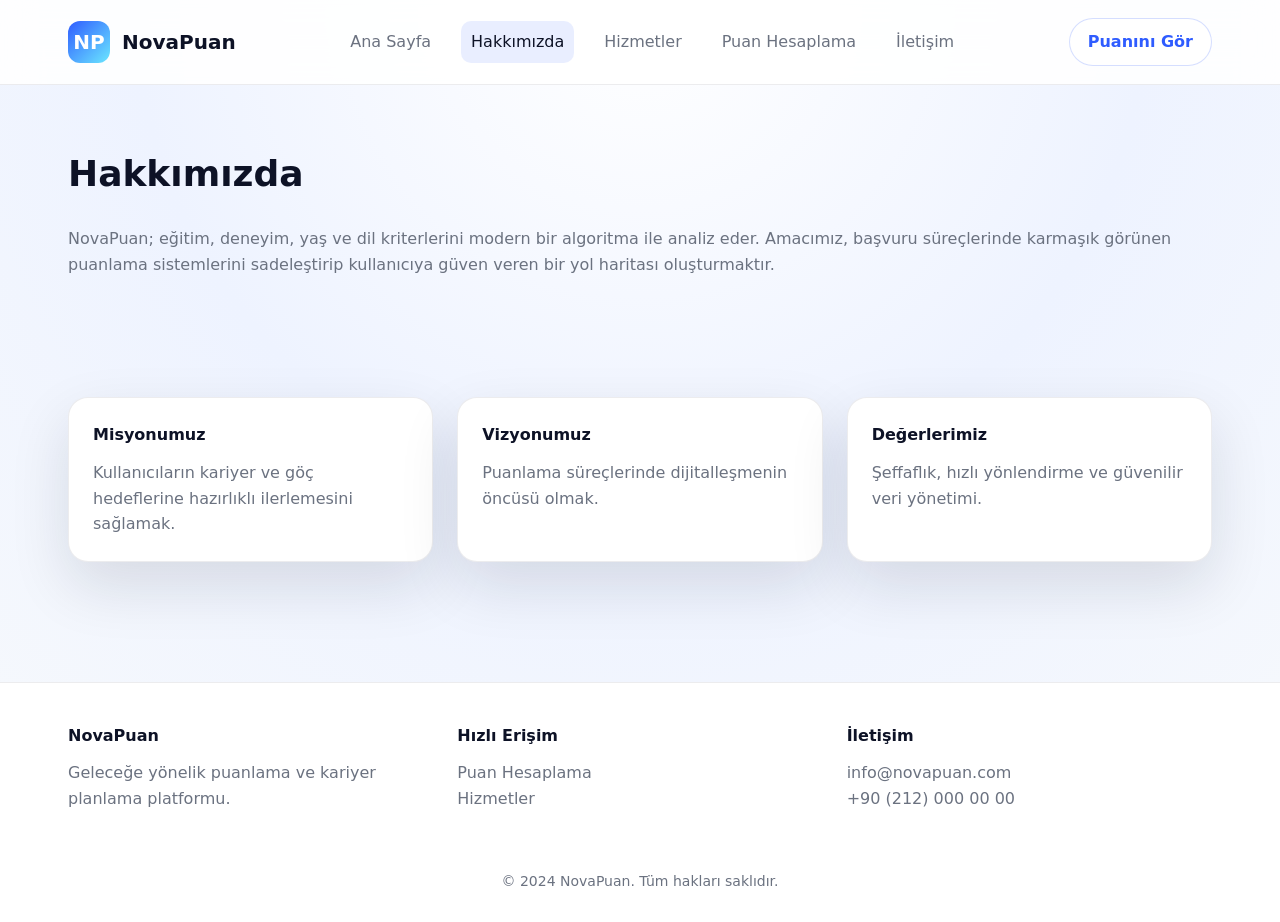
==== about.html @ fd9fb3a6 "Add multi-page futuristic score calculator site" ====
<!DOCTYPE html>
<html lang="tr">
<head>
  <meta charset="UTF-8" />
  <meta name="viewport" content="width=device-width, initial-scale=1.0" />
  <title>NovaPuan | Hakkımızda</title>
  <link rel="stylesheet" href="styles.css" />
</head>
<body>
  <header>
    <nav class="navbar">
      <a class="brand" href="index.html">
        <span class="brand-logo">NP</span>
        NovaPuan
      </a>
      <div class="nav-links">
        <a href="index.html">Ana Sayfa</a>
        <a class="active" href="about.html">Hakkımızda</a>
        <a href="services.html">Hizmetler</a>
        <a href="calculator.html">Puan Hesaplama</a>
        <a href="contact.html">İletişim</a>
      </div>
      <a class="nav-cta" href="calculator.html">Puanını Gör</a>
    </nav>
  </header>

  <main>
    <section class="section">
      <h1 class="section-title">Hakkımızda</h1>
      <p class="muted">
        NovaPuan; eğitim, deneyim, yaş ve dil kriterlerini modern bir algoritma ile
        analiz eder. Amacımız, başvuru süreçlerinde karmaşık görünen puanlama sistemlerini
        sadeleştirip kullanıcıya güven veren bir yol haritası oluşturmaktır.
      </p>
    </section>

    <section class="section">
      <div class="grid">
        <div class="card">
          <h4>Misyonumuz</h4>
          <p class="muted">Kullanıcıların kariyer ve göç hedeflerine hazırlıklı ilerlemesini sağlamak.</p>
        </div>
        <div class="card">
          <h4>Vizyonumuz</h4>
          <p class="muted">Puanlama süreçlerinde dijitalleşmenin öncüsü olmak.</p>
        </div>
        <div class="card">
          <h4>Değerlerimiz</h4>
          <p class="muted">Şeffaflık, hızlı yönlendirme ve güvenilir veri yönetimi.</p>
        </div>
      </div>
    </section>
  </main>

  <footer>
    <div class="footer-inner">
      <div>
        <h4>NovaPuan</h4>
        <p class="muted">Geleceğe yönelik puanlama ve kariyer planlama platformu.</p>
      </div>
      <div>
        <h4>Hızlı Erişim</h4>
        <p class="muted"><a href="calculator.html">Puan Hesaplama</a></p>
        <p class="muted"><a href="services.html">Hizmetler</a></p>
      </div>
      <div>
        <h4>İletişim</h4>
        <p class="muted">info@novapuan.com</p>
        <p class="muted">+90 (212) 000 00 00</p>
      </div>
    </div>
    <div class="footer-bottom">© 2024 NovaPuan. Tüm hakları saklıdır.</div>
  </footer>
</body>
</html>
---- styles.css ----
:root {
  color-scheme: light;
  --bg: #f5f7fb;
  --card: #ffffff;
  --text: #0d1226;
  --muted: #6b7280;
  --primary: #2f5cff;
  --primary-dark: #1b3fd1;
  --accent: #6be7ff;
  --shadow: 0 24px 60px rgba(15, 23, 42, 0.12);
  --border: rgba(15, 23, 42, 0.08);
}

* {
  box-sizing: border-box;
  margin: 0;
  padding: 0;
}

body {
  font-family: "Inter", "Segoe UI", system-ui, sans-serif;
  background: radial-gradient(circle at top, #ffffff 0%, #eef3ff 45%, #f8fafc 100%);
  color: var(--text);
  line-height: 1.6;
}

a {
  color: inherit;
  text-decoration: none;
}

header {
  position: sticky;
  top: 0;
  z-index: 10;
  background: rgba(255, 255, 255, 0.88);
  backdrop-filter: blur(16px);
  border-bottom: 1px solid var(--border);
}

.navbar {
  max-width: 1200px;
  margin: 0 auto;
  padding: 18px 28px;
  display: flex;
  align-items: center;
  justify-content: space-between;
  gap: 24px;
}

.brand {
  display: flex;
  align-items: center;
  gap: 12px;
  font-weight: 700;
  font-size: 20px;
}

.brand-logo {
  width: 42px;
  height: 42px;
  border-radius: 12px;
  background: linear-gradient(135deg, var(--primary), var(--accent));
  display: grid;
  place-items: center;
  color: #ffffff;
  font-weight: 700;
}

.nav-links {
  display: flex;
  gap: 20px;
  font-weight: 500;
  color: var(--muted);
}

.nav-links a {
  padding: 8px 10px;
  border-radius: 10px;
  transition: all 0.2s ease;
}

.nav-links a:hover,
.nav-links a.active {
  color: var(--text);
  background: rgba(47, 92, 255, 0.1);
}

.nav-cta {
  padding: 10px 18px;
  border-radius: 999px;
  border: 1px solid rgba(47, 92, 255, 0.2);
  background: #ffffff;
  color: var(--primary);
  font-weight: 600;
  transition: all 0.2s ease;
}

.nav-cta:hover {
  background: var(--primary);
  color: #ffffff;
  box-shadow: var(--shadow);
}

.hero {
  max-width: 1200px;
  margin: 0 auto;
  padding: 80px 28px 60px;
  display: grid;
  grid-template-columns: repeat(auto-fit, minmax(280px, 1fr));
  gap: 48px;
  align-items: center;
}

.hero h1 {
  font-size: clamp(32px, 4vw, 52px);
  line-height: 1.2;
  margin-bottom: 20px;
}

.hero p {
  color: var(--muted);
  margin-bottom: 30px;
}

.hero-actions {
  display: flex;
  flex-wrap: wrap;
  gap: 16px;
}

.primary-btn,
.secondary-btn {
  padding: 12px 22px;
  border-radius: 12px;
  font-weight: 600;
  border: 1px solid transparent;
  display: inline-flex;
  align-items: center;
  gap: 8px;
}

.primary-btn {
  background: var(--primary);
  color: #ffffff;
  box-shadow: 0 12px 24px rgba(47, 92, 255, 0.3);
}

.primary-btn:hover {
  background: var(--primary-dark);
}

.secondary-btn {
  border-color: rgba(47, 92, 255, 0.3);
  color: var(--primary);
  background: #ffffff;
}

.hero-card {
  background: var(--card);
  padding: 24px;
  border-radius: 24px;
  box-shadow: var(--shadow);
  border: 1px solid var(--border);
}

.hero-card h3 {
  margin-bottom: 12px;
}

.hero-card ul {
  list-style: none;
  display: grid;
  gap: 10px;
  color: var(--muted);
}

.section {
  max-width: 1200px;
  margin: 0 auto;
  padding: 60px 28px;
}

.section-title {
  font-size: clamp(26px, 3vw, 36px);
  margin-bottom: 24px;
}

.grid {
  display: grid;
  gap: 24px;
  grid-template-columns: repeat(auto-fit, minmax(240px, 1fr));
}

.card {
  background: var(--card);
  border: 1px solid var(--border);
  border-radius: 20px;
  padding: 24px;
  box-shadow: var(--shadow);
}

.card h4 {
  margin-bottom: 12px;
}

.muted {
  color: var(--muted);
}

.calculator {
  display: grid;
  gap: 24px;
  grid-template-columns: repeat(auto-fit, minmax(280px, 1fr));
  align-items: start;
}

.calculator-form {
  display: grid;
  gap: 18px;
}

.calculator-form label {
  font-weight: 600;
}

.calculator-form select,
.calculator-form input[type="range"],
.calculator-form input[type="text"] {
  width: 100%;
  padding: 10px 12px;
  border-radius: 12px;
  border: 1px solid rgba(15, 23, 42, 0.1);
  background: #f8fafc;
}

.range-display {
  display: flex;
  justify-content: space-between;
  font-size: 14px;
  color: var(--muted);
}

.score-card {
  text-align: center;
  padding: 32px;
  border-radius: 28px;
  background: linear-gradient(135deg, #ffffff 0%, #f2f6ff 100%);
  border: 1px solid rgba(47, 92, 255, 0.15);
}

.score-value {
  font-size: 48px;
  font-weight: 700;
  color: var(--primary);
  margin: 16px 0;
}

.score-pill {
  display: inline-flex;
  align-items: center;
  gap: 10px;
  padding: 8px 14px;
  border-radius: 999px;
  background: rgba(47, 92, 255, 0.1);
  color: var(--primary);
  font-weight: 600;
}

footer {
  margin-top: 60px;
  border-top: 1px solid var(--border);
  background: #ffffff;
}

.footer-inner {
  max-width: 1200px;
  margin: 0 auto;
  padding: 40px 28px;
  display: grid;
  gap: 24px;
  grid-template-columns: repeat(auto-fit, minmax(220px, 1fr));
}

.footer-inner h4 {
  margin-bottom: 12px;
}

.footer-bottom {
  padding: 18px 28px 30px;
  text-align: center;
  color: var(--muted);
  font-size: 14px;
}

@media (max-width: 900px) {
  .nav-links {
    display: none;
  }
}
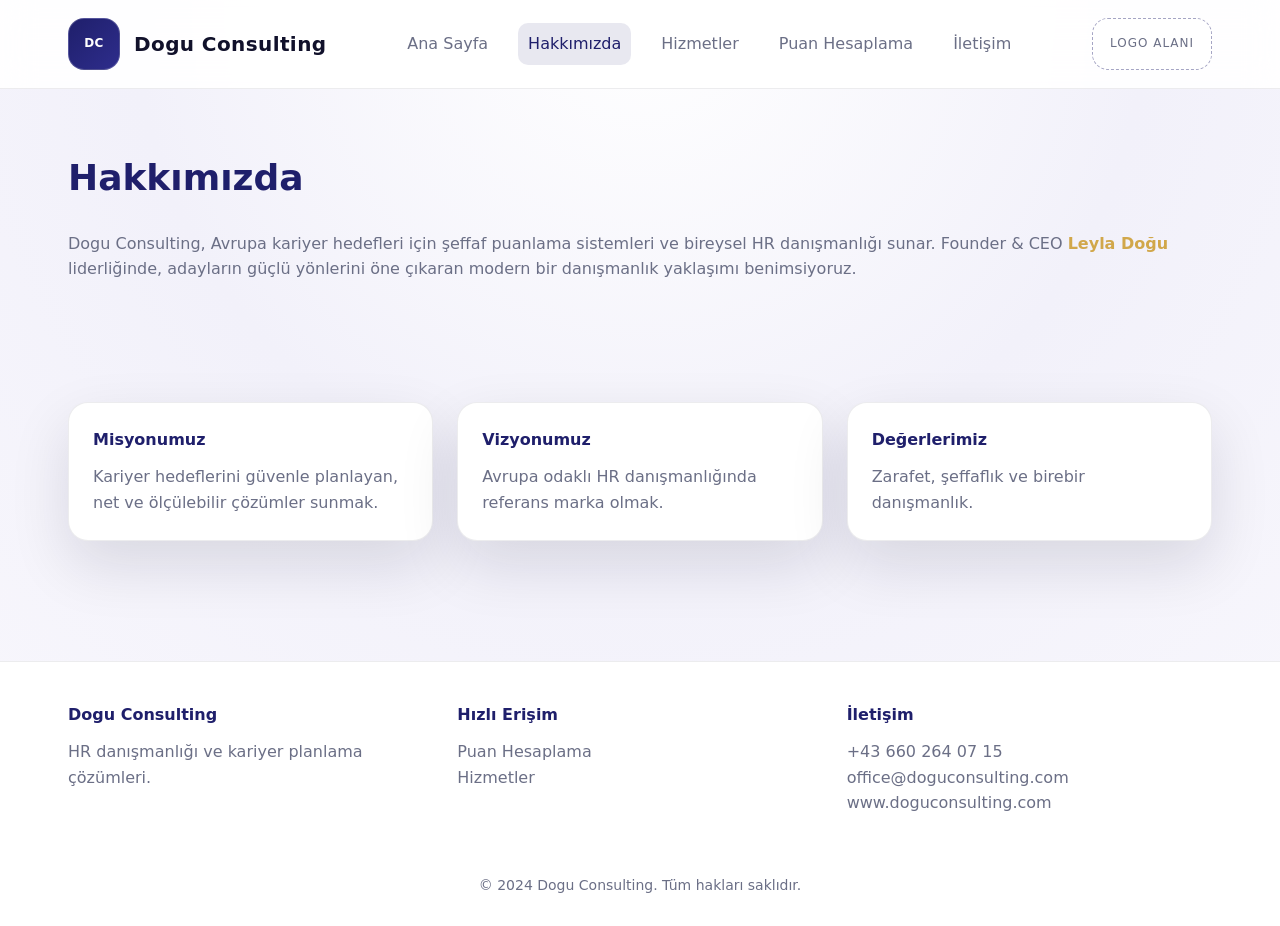
==== commit 819afc3d: "Update site content for Dogu Consulting brand" ====
--- a/about.html
+++ b/about.html
@@ -3,15 +3,15 @@
 <head>
   <meta charset="UTF-8" />
   <meta name="viewport" content="width=device-width, initial-scale=1.0" />
-  <title>NovaPuan | Hakkımızda</title>
+  <title>Dogu Consulting | Hakkımızda</title>
   <link rel="stylesheet" href="styles.css" />
 </head>
 <body>
   <header>
     <nav class="navbar">
       <a class="brand" href="index.html">
-        <span class="brand-logo">NP</span>
-        NovaPuan
+        <span class="brand-logo">DC</span>
+        Dogu Consulting
       </a>
       <div class="nav-links">
         <a href="index.html">Ana Sayfa</a>
@@ -20,7 +20,7 @@
         <a href="calculator.html">Puan Hesaplama</a>
         <a href="contact.html">İletişim</a>
       </div>
-      <a class="nav-cta" href="calculator.html">Puanını Gör</a>
+      <div class="logo-placeholder">Logo Alanı</div>
     </nav>
   </header>
 
@@ -28,9 +28,10 @@
     <section class="section">
       <h1 class="section-title">Hakkımızda</h1>
       <p class="muted">
-        NovaPuan; eğitim, deneyim, yaş ve dil kriterlerini modern bir algoritma ile
-        analiz eder. Amacımız, başvuru süreçlerinde karmaşık görünen puanlama sistemlerini
-        sadeleştirip kullanıcıya güven veren bir yol haritası oluşturmaktır.
+        Dogu Consulting, Avrupa kariyer hedefleri için şeffaf puanlama sistemleri ve
+        bireysel HR danışmanlığı sunar. Founder & CEO <span class="highlight">Leyla Doğu</span>
+        liderliğinde, adayların güçlü yönlerini öne çıkaran modern bir danışmanlık
+        yaklaşımı benimsiyoruz.
       </p>
     </section>
 
@@ -38,15 +39,15 @@
       <div class="grid">
         <div class="card">
           <h4>Misyonumuz</h4>
-          <p class="muted">Kullanıcıların kariyer ve göç hedeflerine hazırlıklı ilerlemesini sağlamak.</p>
+          <p class="muted">Kariyer hedeflerini güvenle planlayan, net ve ölçülebilir çözümler sunmak.</p>
         </div>
         <div class="card">
           <h4>Vizyonumuz</h4>
-          <p class="muted">Puanlama süreçlerinde dijitalleşmenin öncüsü olmak.</p>
+          <p class="muted">Avrupa odaklı HR danışmanlığında referans marka olmak.</p>
         </div>
         <div class="card">
           <h4>Değerlerimiz</h4>
-          <p class="muted">Şeffaflık, hızlı yönlendirme ve güvenilir veri yönetimi.</p>
+          <p class="muted">Zarafet, şeffaflık ve birebir danışmanlık.</p>
         </div>
       </div>
     </section>
@@ -55,8 +56,8 @@
   <footer>
     <div class="footer-inner">
       <div>
-        <h4>NovaPuan</h4>
-        <p class="muted">Geleceğe yönelik puanlama ve kariyer planlama platformu.</p>
+        <h4>Dogu Consulting</h4>
+        <p class="muted">HR danışmanlığı ve kariyer planlama çözümleri.</p>
       </div>
       <div>
         <h4>Hızlı Erişim</h4>
@@ -65,11 +66,12 @@
       </div>
       <div>
         <h4>İletişim</h4>
-        <p class="muted">info@novapuan.com</p>
-        <p class="muted">+90 (212) 000 00 00</p>
+        <p class="muted">+43 660 264 07 15</p>
+        <p class="muted">office@doguconsulting.com</p>
+        <p class="muted">www.doguconsulting.com</p>
       </div>
     </div>
-    <div class="footer-bottom">© 2024 NovaPuan. Tüm hakları saklıdır.</div>
+    <div class="footer-bottom">© 2024 Dogu Consulting. Tüm hakları saklıdır.</div>
   </footer>
 </body>
 </html>
--- a/styles.css
+++ b/styles.css
@@ -1,14 +1,15 @@
 :root {
   color-scheme: light;
-  --bg: #f5f7fb;
+  --bg: #f8f7fb;
   --card: #ffffff;
-  --text: #0d1226;
-  --muted: #6b7280;
-  --primary: #2f5cff;
-  --primary-dark: #1b3fd1;
-  --accent: #6be7ff;
-  --shadow: 0 24px 60px rgba(15, 23, 42, 0.12);
-  --border: rgba(15, 23, 42, 0.08);
+  --text: #11112b;
+  --muted: #6b6f86;
+  --primary: #1f1f6b;
+  --primary-dark: #14144b;
+  --accent: #d1a74a;
+  --accent-soft: rgba(209, 167, 74, 0.15);
+  --shadow: 0 24px 60px rgba(17, 17, 43, 0.12);
+  --border: rgba(17, 17, 43, 0.08);
 }
 
 * {
@@ -18,8 +19,8 @@
 }
 
 body {
-  font-family: "Inter", "Segoe UI", system-ui, sans-serif;
-  background: radial-gradient(circle at top, #ffffff 0%, #eef3ff 45%, #f8fafc 100%);
+  font-family: "Playfair Display", "Inter", "Segoe UI", system-ui, sans-serif;
+  background: radial-gradient(circle at top, #ffffff 0%, #f2f1fa 45%, #f9f8fd 100%);
   color: var(--text);
   line-height: 1.6;
 }
@@ -33,7 +34,7 @@
   position: sticky;
   top: 0;
   z-index: 10;
-  background: rgba(255, 255, 255, 0.88);
+  background: rgba(255, 255, 255, 0.92);
   backdrop-filter: blur(16px);
   border-bottom: 1px solid var(--border);
 }
@@ -51,20 +52,38 @@
 .brand {
   display: flex;
   align-items: center;
-  gap: 12px;
+  gap: 14px;
   font-weight: 700;
   font-size: 20px;
+  letter-spacing: 0.4px;
 }
 
 .brand-logo {
-  width: 42px;
-  height: 42px;
-  border-radius: 12px;
-  background: linear-gradient(135deg, var(--primary), var(--accent));
+  width: 52px;
+  height: 52px;
+  border-radius: 16px;
+  background: linear-gradient(135deg, var(--primary), #2e2d8c);
   display: grid;
   place-items: center;
   color: #ffffff;
   font-weight: 700;
+  font-size: 12px;
+  text-transform: uppercase;
+  border: 1px solid rgba(255, 255, 255, 0.2);
+}
+
+.logo-placeholder {
+  display: grid;
+  place-items: center;
+  width: 120px;
+  height: 52px;
+  border-radius: 16px;
+  border: 1px dashed rgba(31, 31, 107, 0.4);
+  color: var(--muted);
+  font-size: 12px;
+  text-transform: uppercase;
+  letter-spacing: 1px;
+  background: rgba(255, 255, 255, 0.6);
 }
 
 .nav-links {
@@ -82,14 +101,14 @@
 
 .nav-links a:hover,
 .nav-links a.active {
-  color: var(--text);
-  background: rgba(47, 92, 255, 0.1);
+  color: var(--primary);
+  background: rgba(31, 31, 107, 0.1);
 }
 
 .nav-cta {
   padding: 10px 18px;
   border-radius: 999px;
-  border: 1px solid rgba(47, 92, 255, 0.2);
+  border: 1px solid rgba(31, 31, 107, 0.2);
   background: #ffffff;
   color: var(--primary);
   font-weight: 600;
@@ -113,9 +132,10 @@
 }
 
 .hero h1 {
-  font-size: clamp(32px, 4vw, 52px);
+  font-size: clamp(34px, 4vw, 54px);
   line-height: 1.2;
   margin-bottom: 20px;
+  color: var(--primary);
 }
 
 .hero p {
@@ -143,7 +163,7 @@
 .primary-btn {
   background: var(--primary);
   color: #ffffff;
-  box-shadow: 0 12px 24px rgba(47, 92, 255, 0.3);
+  box-shadow: 0 12px 24px rgba(31, 31, 107, 0.3);
 }
 
 .primary-btn:hover {
@@ -151,7 +171,7 @@
 }
 
 .secondary-btn {
-  border-color: rgba(47, 92, 255, 0.3);
+  border-color: rgba(31, 31, 107, 0.3);
   color: var(--primary);
   background: #ffffff;
 }
@@ -166,6 +186,7 @@
 
 .hero-card h3 {
   margin-bottom: 12px;
+  color: var(--primary);
 }
 
 .hero-card ul {
@@ -184,6 +205,7 @@
 .section-title {
   font-size: clamp(26px, 3vw, 36px);
   margin-bottom: 24px;
+  color: var(--primary);
 }
 
 .grid {
@@ -202,10 +224,16 @@
 
 .card h4 {
   margin-bottom: 12px;
+  color: var(--primary);
 }
 
 .muted {
   color: var(--muted);
+}
+
+.highlight {
+  color: var(--accent);
+  font-weight: 600;
 }
 
 .calculator {
@@ -230,8 +258,8 @@
   width: 100%;
   padding: 10px 12px;
   border-radius: 12px;
-  border: 1px solid rgba(15, 23, 42, 0.1);
-  background: #f8fafc;
+  border: 1px solid rgba(17, 17, 43, 0.1);
+  background: #f8f7fb;
 }
 
 .range-display {
@@ -245,8 +273,8 @@
   text-align: center;
   padding: 32px;
   border-radius: 28px;
-  background: linear-gradient(135deg, #ffffff 0%, #f2f6ff 100%);
-  border: 1px solid rgba(47, 92, 255, 0.15);
+  background: linear-gradient(135deg, #ffffff 0%, #f3f2fb 100%);
+  border: 1px solid rgba(31, 31, 107, 0.15);
 }
 
 .score-value {
@@ -262,9 +290,21 @@
   gap: 10px;
   padding: 8px 14px;
   border-radius: 999px;
-  background: rgba(47, 92, 255, 0.1);
-  color: var(--primary);
-  font-weight: 600;
+  background: var(--accent-soft);
+  color: var(--primary);
+  font-weight: 600;
+}
+
+.qr-placeholder {
+  margin-top: 16px;
+  width: 140px;
+  height: 140px;
+  border-radius: 16px;
+  border: 1px dashed rgba(31, 31, 107, 0.3);
+  display: grid;
+  place-items: center;
+  color: var(--muted);
+  font-size: 12px;
 }
 
 footer {
@@ -284,6 +324,7 @@
 
 .footer-inner h4 {
   margin-bottom: 12px;
+  color: var(--primary);
 }
 
 .footer-bottom {
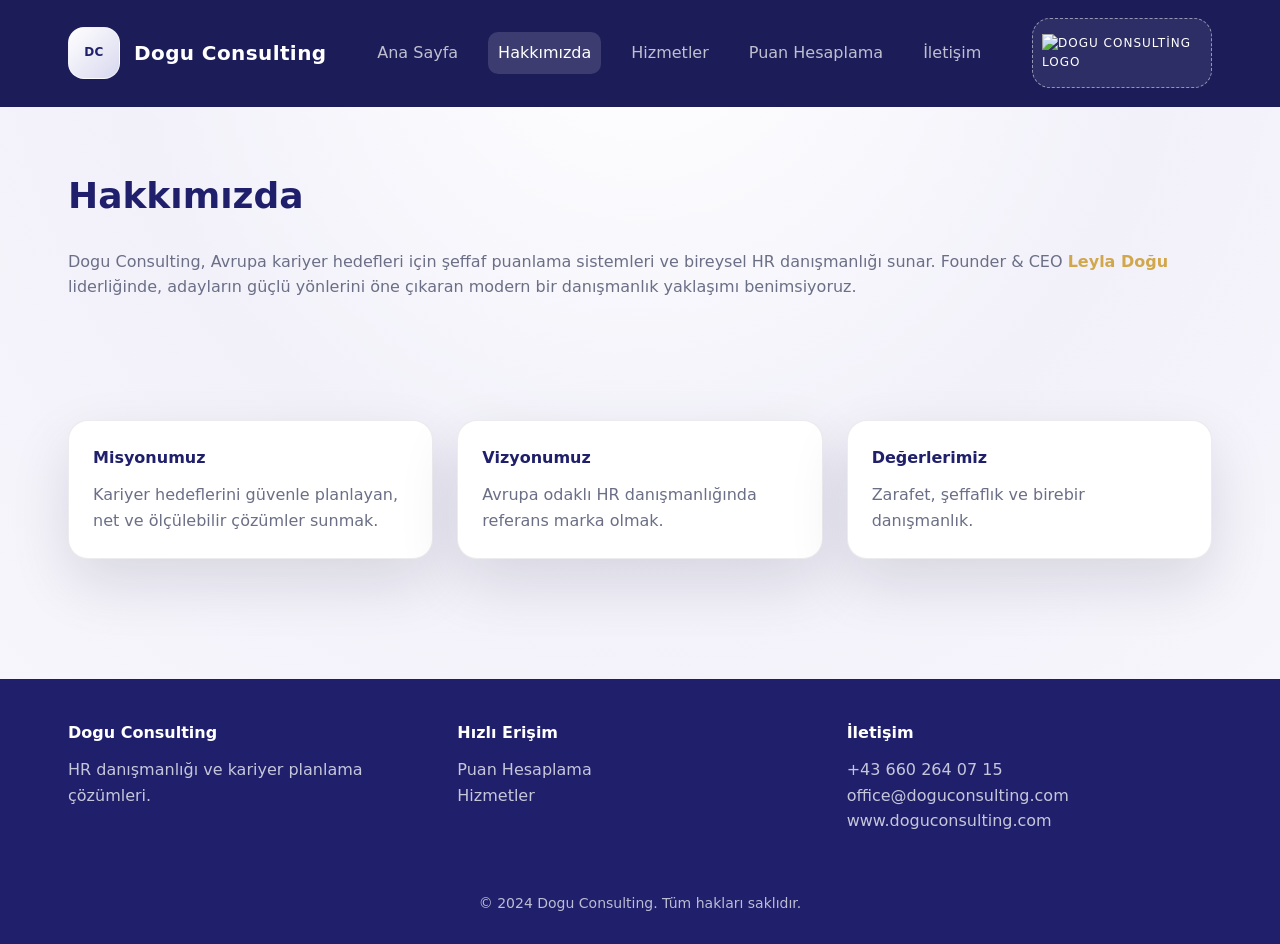
==== commit 85d1053a: "Refine Dogu Consulting layout and step calculator" ====
--- a/about.html
+++ b/about.html
@@ -20,7 +20,9 @@
         <a href="calculator.html">Puan Hesaplama</a>
         <a href="contact.html">İletişim</a>
       </div>
-      <div class="logo-placeholder">Logo Alanı</div>
+      <div class="logo-placeholder">
+        <img src="logo.png" alt="Dogu Consulting Logo" />
+      </div>
     </nav>
   </header>
 
--- a/styles.css
+++ b/styles.css
@@ -34,7 +34,7 @@
   position: sticky;
   top: 0;
   z-index: 10;
-  background: rgba(255, 255, 255, 0.92);
+  background: rgba(24, 24, 86, 0.98);
   backdrop-filter: blur(16px);
   border-bottom: 1px solid var(--border);
 }
@@ -56,41 +56,48 @@
   font-weight: 700;
   font-size: 20px;
   letter-spacing: 0.4px;
+  color: #ffffff;
 }
 
 .brand-logo {
   width: 52px;
   height: 52px;
   border-radius: 16px;
-  background: linear-gradient(135deg, var(--primary), #2e2d8c);
+  background: linear-gradient(135deg, #ffffff, #d8d8ef);
   display: grid;
   place-items: center;
-  color: #ffffff;
+  color: var(--primary);
   font-weight: 700;
   font-size: 12px;
   text-transform: uppercase;
-  border: 1px solid rgba(255, 255, 255, 0.2);
+  border: 1px solid rgba(255, 255, 255, 0.5);
 }
 
 .logo-placeholder {
   display: grid;
   place-items: center;
-  width: 120px;
-  height: 52px;
-  border-radius: 16px;
-  border: 1px dashed rgba(31, 31, 107, 0.4);
-  color: var(--muted);
+  width: 180px;
+  height: 70px;
+  border-radius: 18px;
+  border: 1px dashed rgba(255, 255, 255, 0.5);
+  color: #ffffff;
   font-size: 12px;
   text-transform: uppercase;
   letter-spacing: 1px;
-  background: rgba(255, 255, 255, 0.6);
+  background: rgba(255, 255, 255, 0.08);
+}
+
+.logo-placeholder img {
+  max-width: 160px;
+  max-height: 60px;
+  object-fit: contain;
 }
 
 .nav-links {
   display: flex;
   gap: 20px;
   font-weight: 500;
-  color: var(--muted);
+  color: rgba(255, 255, 255, 0.72);
 }
 
 .nav-links a {
@@ -101,23 +108,23 @@
 
 .nav-links a:hover,
 .nav-links a.active {
-  color: var(--primary);
-  background: rgba(31, 31, 107, 0.1);
+  color: #ffffff;
+  background: rgba(255, 255, 255, 0.14);
 }
 
 .nav-cta {
   padding: 10px 18px;
   border-radius: 999px;
-  border: 1px solid rgba(31, 31, 107, 0.2);
+  border: 1px solid rgba(255, 255, 255, 0.6);
+  background: transparent;
+  color: #ffffff;
+  font-weight: 600;
+  transition: all 0.2s ease;
+}
+
+.nav-cta:hover {
   background: #ffffff;
   color: var(--primary);
-  font-weight: 600;
-  transition: all 0.2s ease;
-}
-
-.nav-cta:hover {
-  background: var(--primary);
-  color: #ffffff;
   box-shadow: var(--shadow);
 }
 
@@ -310,7 +317,8 @@
 footer {
   margin-top: 60px;
   border-top: 1px solid var(--border);
-  background: #ffffff;
+  background: var(--primary);
+  color: #ffffff;
 }
 
 .footer-inner {
@@ -324,14 +332,58 @@
 
 .footer-inner h4 {
   margin-bottom: 12px;
-  color: var(--primary);
+  color: #ffffff;
 }
 
 .footer-bottom {
   padding: 18px 28px 30px;
   text-align: center;
-  color: var(--muted);
+  color: rgba(255, 255, 255, 0.7);
   font-size: 14px;
+}
+
+footer .muted,
+footer a {
+  color: rgba(255, 255, 255, 0.75);
+}
+
+.step-indicator {
+  display: flex;
+  align-items: center;
+  gap: 8px;
+  color: var(--muted);
+  font-size: 14px;
+  margin-bottom: 16px;
+}
+
+.step-dot {
+  width: 8px;
+  height: 8px;
+  border-radius: 50%;
+  background: rgba(31, 31, 107, 0.2);
+}
+
+.step-dot.active {
+  background: var(--primary);
+}
+
+.step-panel {
+  display: none;
+}
+
+.step-panel.active {
+  display: grid;
+  gap: 16px;
+}
+
+.step-actions {
+  display: flex;
+  gap: 12px;
+  flex-wrap: wrap;
+}
+
+.hidden {
+  display: none !important;
 }
 
 @media (max-width: 900px) {
